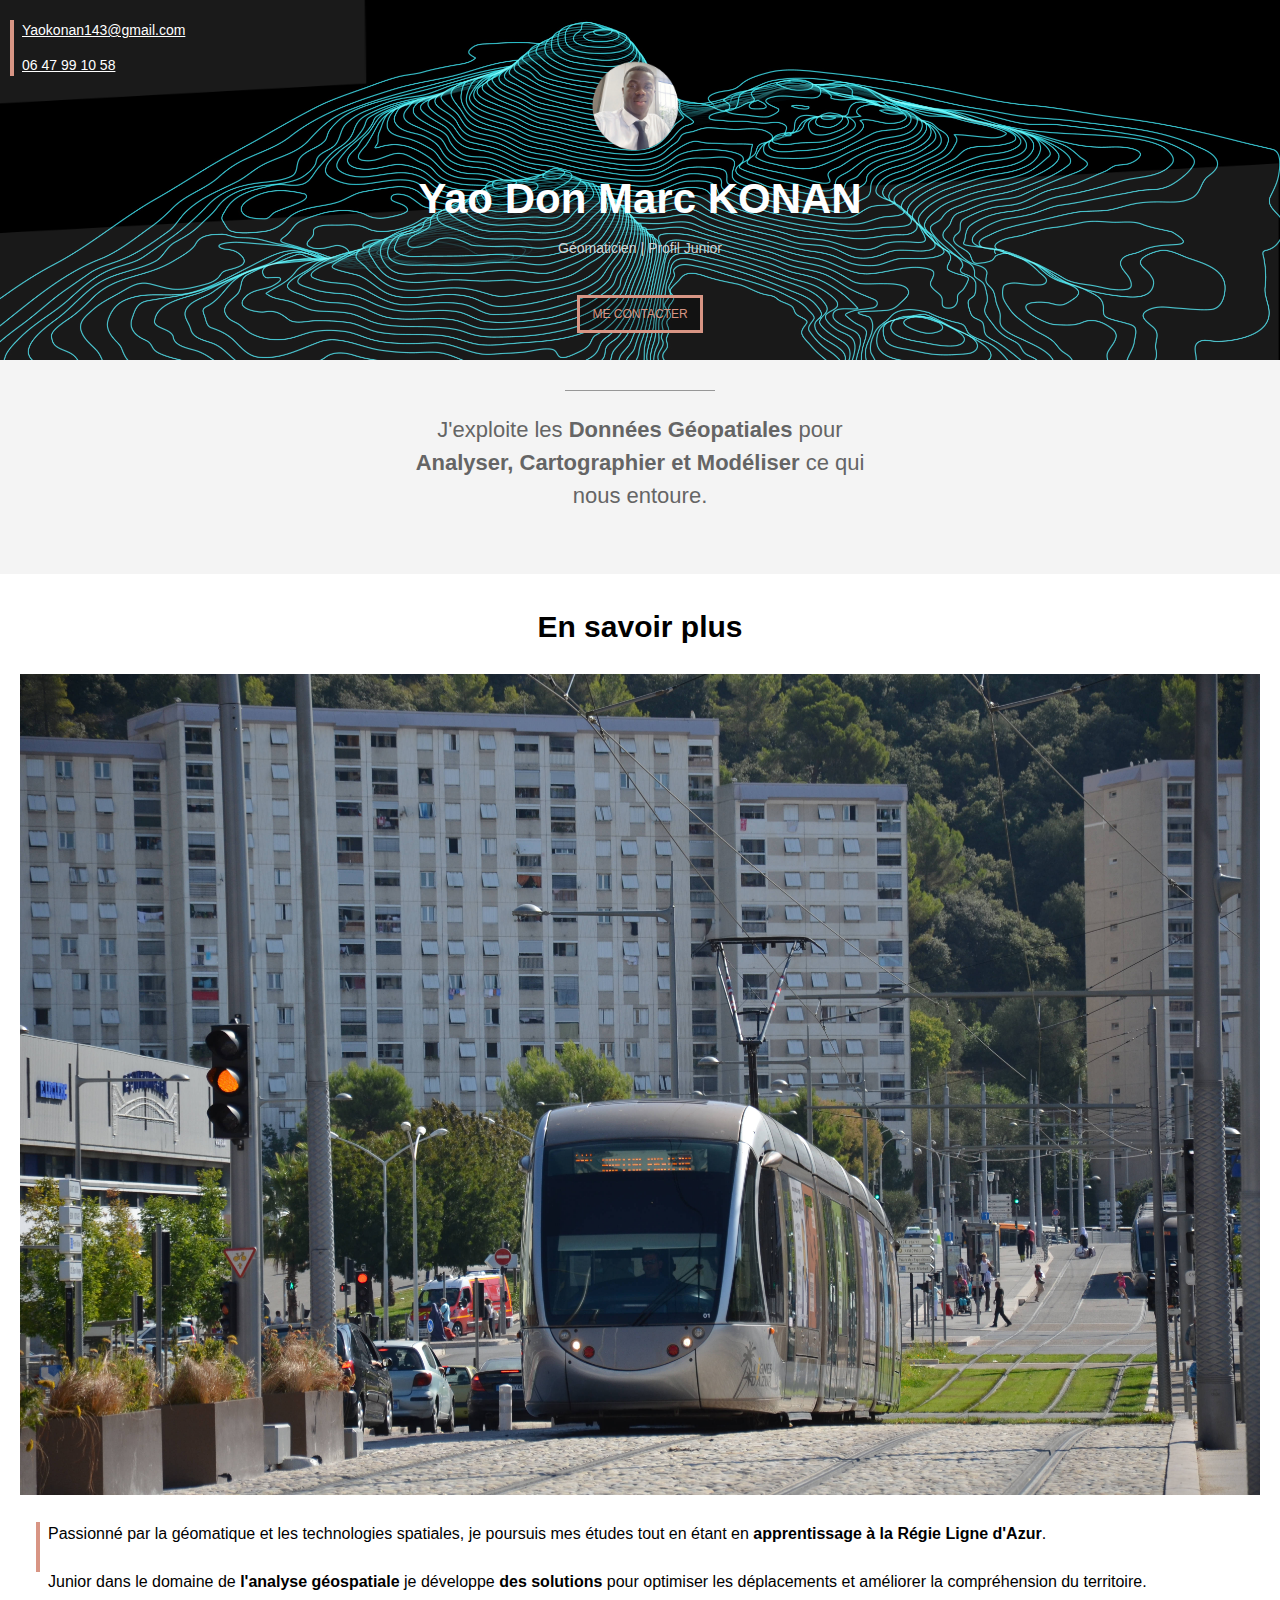
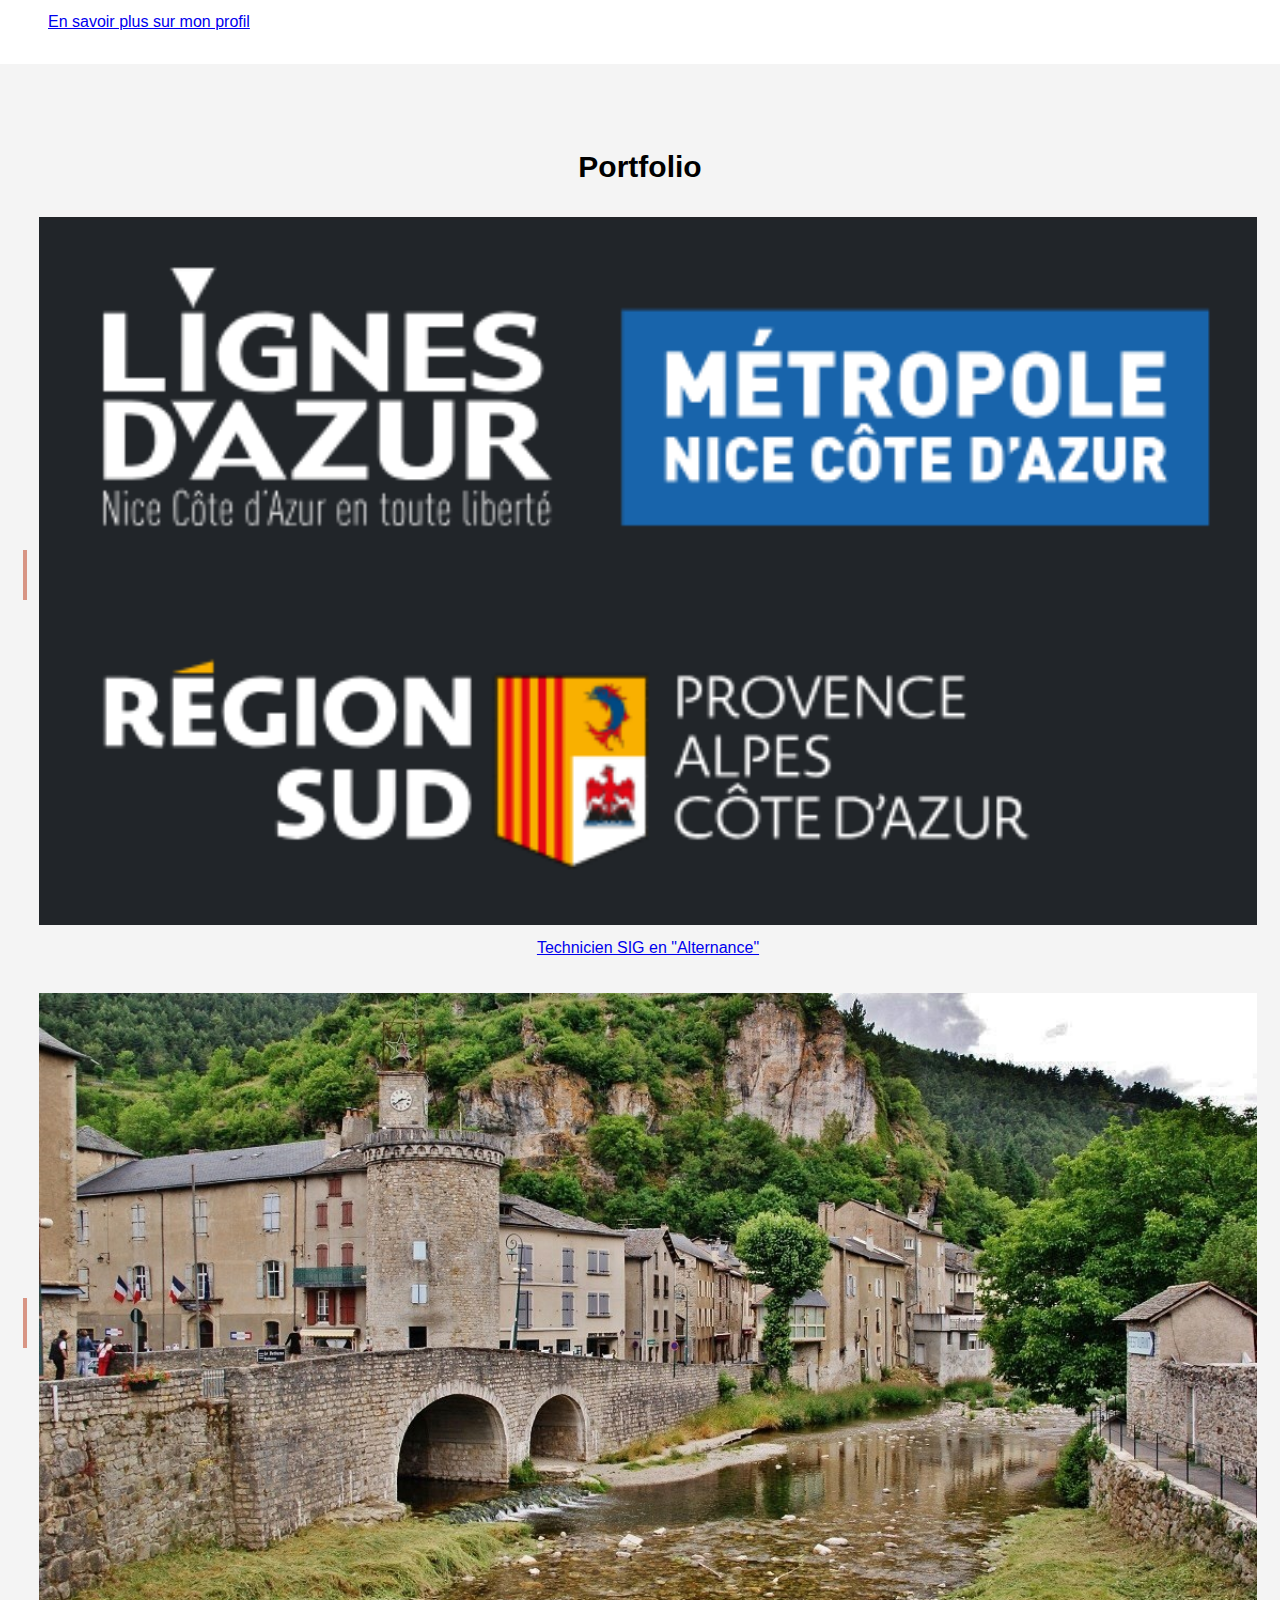
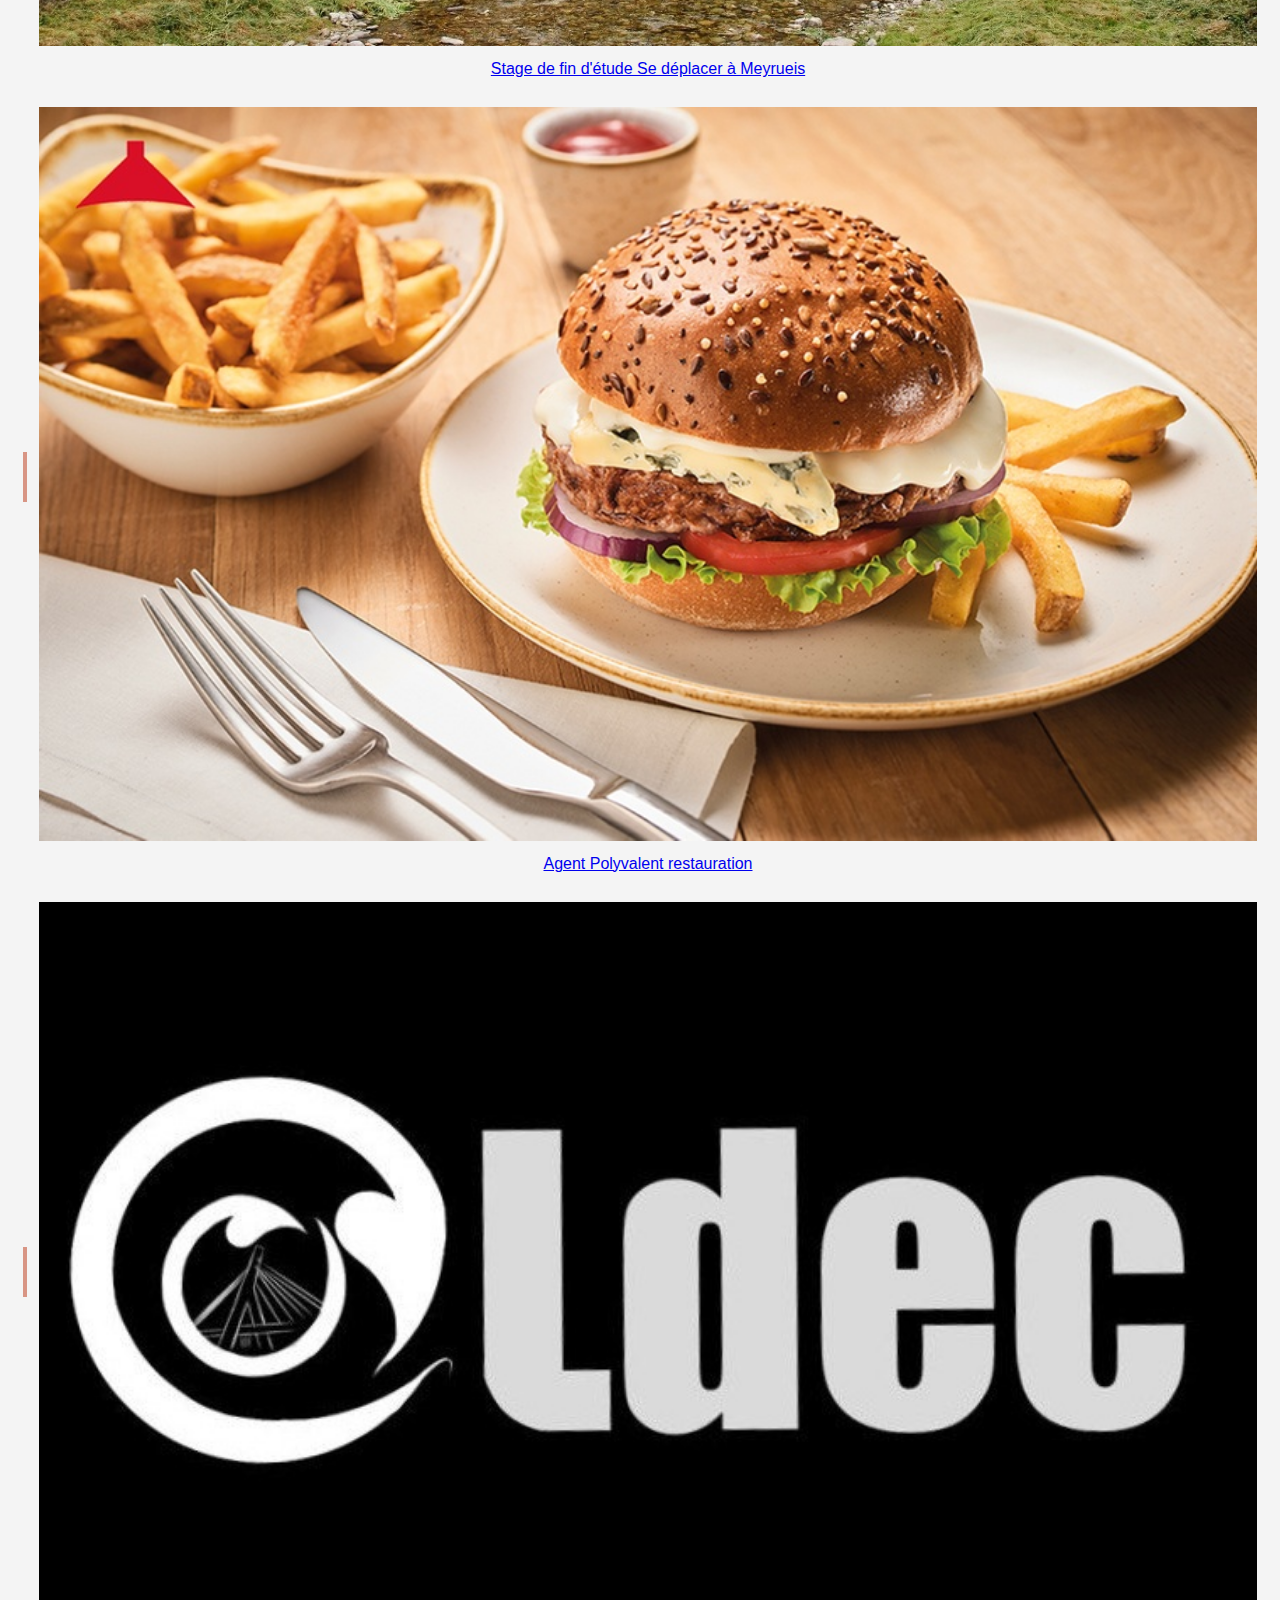
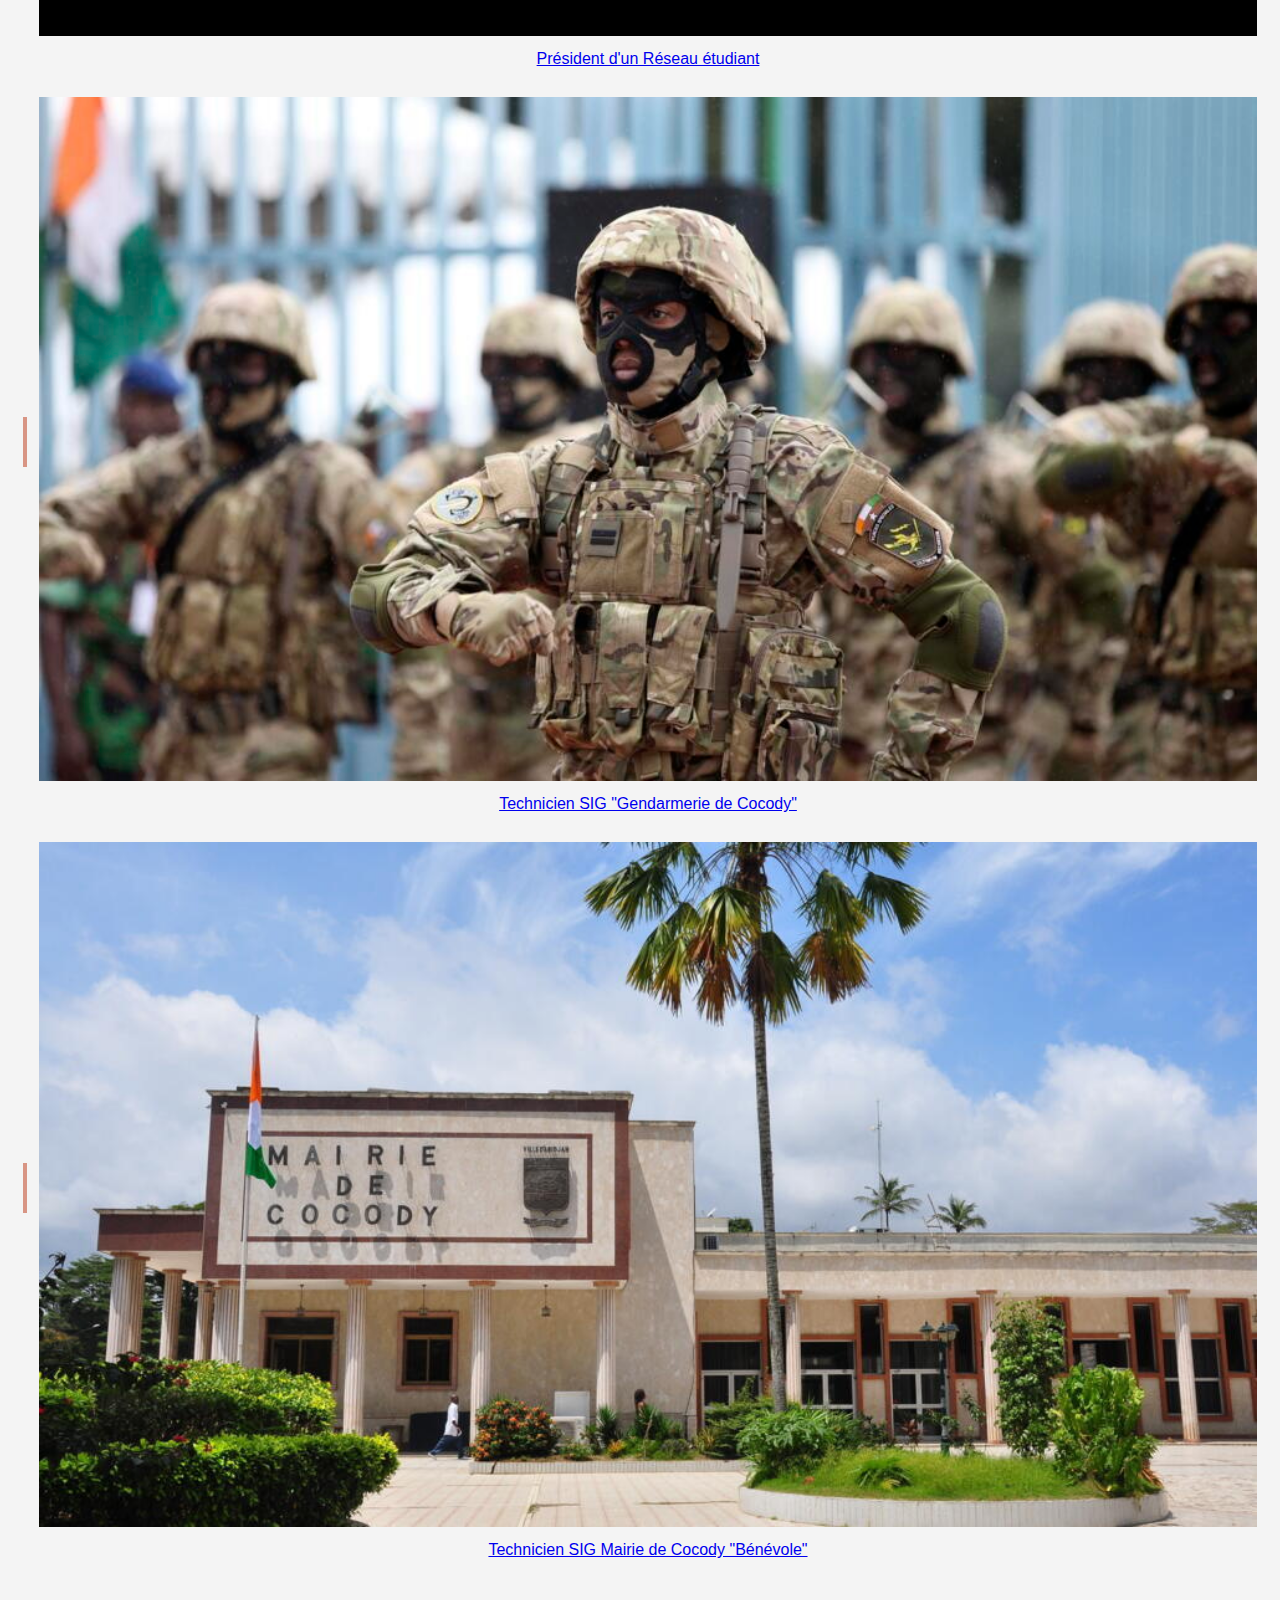
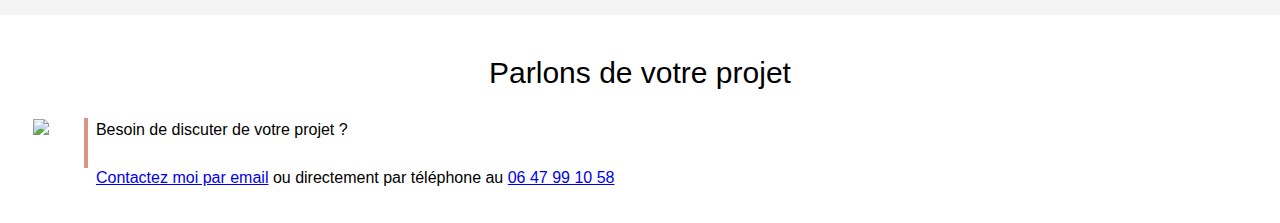
==== index.html @ 669e353a "Add files via upload" ====
<!DOCTYPE html>
<html lang="fr">
<head>
    <meta charset="UTF-8">
    <meta name="viewport" content="width=device-width, initial-scale=1.0">
    <title>Yao Don Marc KONAN</title>
    <link rel="stylesheet" href="style.css">
</head>
<body>
    <!-- COUVERTURE -->
    <div class="cover">
        <img class="cover-profile" src="ma photo.png"/>
        <h1>Yao Don Marc KONAN</h1>
        <p>Géomaticien | Profil Junior</p>
        
        <div style="text-align: center;">
            <a class="contact-button" href="mailto:mon_email@gmail.com?subject=Contact%20depuis%20jonathanroux.com">ME CONTACTER</a>
        </div>
        <div class="cover-contact">
            <p><a href="mailto:Yaokonan143@gmail.com?subject=Contact%20depuis%20jonathanroux.com">Yaokonan143@gmail.com</a></p>
            <p><a href="tel:+33647991058"> 06 47 99 10 58</a></p>
        </div>
    </div>

    <!-- SECTION GRISE 1 -->
    <div class="section section-grise1">
        <div class="separateur"></div>
        <p>J'exploite les <b>Données Géopatiales</b> pour  <b>Analyser, Cartographier et Modéliser</b> ce qui nous entoure.</p>
    </div>

    <!-- SECTION BLANCHE -->
    <div class="section">
        <h2>En savoir plus</h2>
        <img src="Tram 3.jpg" class="col-contenu"/>
        <div class="col-contenu float-right" style="padding-left: 16px;">
            <div class="texte-avec-ligne-verticale">
                <p>Passionné par la géomatique et les technologies spatiales, je poursuis mes études tout en étant en <b> apprentissage à la Régie Ligne d'Azur</b>.<br><br>
                    Junior dans le domaine de <b>l'analyse géospatiale</b> je développe <b>des solutions</b> pour optimiser les déplacements et améliorer la compréhension du territoire.</p>
                <a href="https://www.linkedin.com/in/yao-don-marc-konan" target="_blank">En savoir plus sur mon profil</a>
            </div>
        </div>
        
    </div>

    <!-- SECTION GRISE 2 (RLA) -->
    <div class="section section-grise2">
        <h2>Portfolio</h2>
        <table class="col-portfolio" style="display:inline-block">
            <tr>
                <td><div class="barre-verticale"></div></td>
                <td style="width: 100%;"><a href="portfolio-RLA.html"><img style="width:100%" src="logo R.png"></a></td>
            </tr>
            <tr>
                <td></td>
                <td align="center"><a href="portfolio-RLA.html"> Technicien SIG en "Alternance" </a></td>
            </tr>
        </table>
    <!-- SECTION GRISE 3 (Meyrueis) -->
        <table  class="col-portfolio float-right"style="display:inline-block">
            <tr>
                <td><div class="barre-verticale"></div></td>
                <td style="width: 100%;"><a href="portfolio-stage-cevenes.html"><img style="width:100%" src="meyrueis.jpg"></a></td>
            </tr>
            <tr>
                <td></td>
                <td align="center"><a href="portfolio-stage-cevenes.html">Stage de fin d'étude Se déplacer à Meyrueis</a></td>
            </tr>
        </table>
   <!-- LES AUTRES SECTION (Agent polyvalent de restauration COURTEPAILLE)-->
        <table  class="col-portfolio float-right"style="display:inline-block">
            <tr>
                <td><div class="barre-verticale"></div></td>
                <td style="width: 100%;"><a href="agent-de-restauration.html"><img style="width:100%" src="courtepaille.jpg"></a></td>
            </tr>
            <tr>
                <td></td>
                <td align="center"><a href="portfolio-RLA.html">Agent Polyvalent restauration</a></td>
            </tr>
        </table>
<!-- SECTION BLANCHE (Président OLDEC)-->
        <table  class="col-portfolio float-right"style="display:inline-block">
            <tr>
                <td><div class="barre-verticale"></div></td>
                <td style="width: 100%;"><a href="oldec.html"><img style="width:100%" src="oldec.jpg"></a></td>
            </tr>
            <tr>
                <td></td>
                <td align="center"><a href="portfolio-RLA.html">Président d'un Réseau étudiant</a></td>
            </tr>
        </table>

   <!-- SECTION BLANCHE (Stage gendarmerie cocody)-->
        <table  class="col-portfolio float-right"style="display:inline-block">
            <tr>
                <td><div class="barre-verticale"></div></td>
                <td style="width: 100%;"><a href="satge-gendarmerie.html"><img style="width:100%" src="force speciale.jpg"></a></td>
            </tr>
            <tr>
                <td></td>
                <td align="center"><a href="portfolio-RLA.html">Technicien SIG "Gendarmerie de Cocody"</a></td>
            </tr>
       </table>
  <!-- SECTION BLANCHE (Mairie cocody)-->
        <table  class="col-portfolio float-right"style="display:inline-block">
            <tr>
                <td><div class="barre-verticale"></div></td>
                <td style="width: 100%;"><a href="stage-marie-de-cocody.html"><img style="width:100%" src="Mairie_de_Cocody.jpg"></a></td>
            </tr>
            <tr>
                <td></td>
                <td align="center"><a href="portfolio-RLA.html">Technicien SIG Mairie de Cocody "Bénévole"</a></td>
            </tr>
        </table>


    </div>

    <!-- SECTION BLANCHE -->
    <div class="section">
        <div class="frame">
            <p class="frame-title">Parlons de votre projet</p>
            <table style="width: 100%">
                <tr>
                    <td valign="top" align="center"><img src="Moi1-Photoroom.jpg"></td>
                    <td>
                        <div class="texte-avec-ligne-verticale"
                        style="margin-left: 20px">
                            <p>
                                Besoin de discuter de votre projet ?
                                <br><br>
                                <a href="mailto:mon_email@gmail.com?subject=Contact%20depuis%20jonathanroux.com">Contactez moi par email</a> ou directement
                                par téléphone au <a href="tel:+33612345678">06 47 99 10 58</a>

                            </p>
                        </div>
                    </td>
                </tr>
            </table>

        </div>
    </div>
</body>
</html>
---- style.css ----
* {
    box-sizing: border-box;
}


:root {
    --color1: #D89584;
    --color2: #F4F4F4;
}

body {
    margin: 0;
    font-family: Arial;
    line-height: 1.5;
}

iframe{
    width: 100px;
    border:none;
    height: 350px;
}

div.cover {
    background: url(cover_overlay.png) no-repeat center/100% 100%,url(Fond1.jpg) no-repeat center/cover;
    height: 360px;
    position: relative;
}

img.cover-profile {
    height: 100px;
    position: relative;
    left: 50%;
    margin-left: -50px;
    margin-top: 50px;
}

h1 {
    color: white;
    text-align: center;
    font-size: 42px;
    margin-top: 10px;
    margin-bottom: 0px;
}

div.cover p {
    color: lightgray;
    text-align: center;
    margin-top: 8px;
    font-size: 14px;
}

div.cover-contact {
    /* background-color: #FF000080; */
    position: absolute;
    top: 20px;
    left: 10px;
    border-left: 4px solid var(--color1);
    padding-left: 8px;
}

div.cover-contact p {
    text-align: left;
    margin-top: 0px;
    margin-bottom: 0px;
}

div.cover-contact p:first-child {
    margin-bottom: 14px;
}

div.cover-contact * {
    color: white;
    font-size: 14px;
}

a.contact-button {
    color: var(--color1);
    border: 3px solid var(--color1);
    padding: 8px 20px;
    text-decoration: none;
    background-color: #00000040;
    display: inline-block;
    margin-top: 18px;
    font-size: 14px;
}

a.contact-button-portfolio{
    right: 8px;
}

a.contact-button:hover {
    color: white;
    border: 3px solid white;
}

.section {
    padding-left: 40px;
    padding-right: 40px;
    padding-top: 30px;
    padding-bottom: 30px;
    overflow: auto;
}

div.section-grise1 {
    background: url(triangle2white.svg) no-repeat center bottom -1px/100%;
    background-color: var(--color2);
    padding-bottom: 70px;
}

div.section-grise2 {
    background: url(triangle1white.svg) no-repeat center top/100%;
    background-color: var(--color2);
    padding-top: 80px;
}

h2 {
    text-align: center;
    font-size: 34px;
    margin-top: 0px;
}

div.separateur {
    background-color: #979797;
    height: 1px;
    width: 150px;
    position: relative;
    left: 50%;
    margin-left: -75px;
}

div.section-grise1 p {
    font-size: 22px;
    color: #656565;
    text-align: center;
    max-width: 450px;
    margin-left: auto;
    margin-right: auto;
}

img.col-contenu {
    width: 40%;
}

div.col-contenu {
    width: 60%;
    padding-left: 16px;
}

.float-right {
    float: right;
}

div.texte-avec-ligne-verticale {
    border-left: 4px solid var(--color1);
    padding-left: 8px;
    height: 50px;
    display: inline-block;
}

div.texte-avec-ligne-verticale p {
    margin-top: 0;
}
/* la petite barre juste à côté de l'image */
div.barre-verticale {
    height: 50px;
    width: 4px;
    background-color: var(--color1);
    margin-right: 8px;
}
/* Dimension des images du portfolio */
.col-portfolio {
    width: 47%;

}

div.frame {
    margin: 30px 50px;
    padding: 20px 30px;
    background-color: white;
    box-shadow: 0px 0px 8px 8px rgba(0, 0, 0, 0.1);

}

p.frame-title {
    font-size: 30px;
    margin-top: 5px;
    margin-bottom: 20px;
    text-align: center;
}
div.frame img{
    width: 100px;
}


/* PORTFOLIO RLA */

.portfolio-header {
    height: 90px;
    background: url(cover.jpg) no-repeat center/cover;
    position: relative;

}

.portfolio-header-tittle{
    font-size: 26px;
    font-weight: bold;
    color: white;
    padding: 4px;
    padding-left: 8px;
    
}

h1.portfolio{
    font-size: 46;
    color: black;
    font-weight: normal;
    line-height: 1;
    padding-top: 10px;
}

h2.portfolio{
    font-size: 26;
    color: black;
    font-weight: normal;
    
}

a.portfolio-back{
    color: var(--color1);
    margin-left: -10px;
}
/* Dimension de la carte rla à mettre */
img.portfolio-rla{
    width: 120%;
    max-width: 550px;
}

.display-mobile{
    display: none;  
  }

/* Responsive desgn */

@media only screen and (max-width:768px) {
    img.cover-profile {
        height: 90px;
        margin-top: 75px;
    }
    
    h1 {

        font-size: 38px;
        margin-top: 6px;
        margin-bottom: 0px;
    }
    
    div.cover p {
        margin-top: 2px;
        font-size: 13px;
    }

}

.section {
    padding-left: 20px;
    padding-right: 20px;
}

div.section-grise1 {
    padding-bottom: 40px;
}

h2 {
    font-size: 30px;
}

img.col-contenu {
    width: 100%;
}

div.col-contenu {
    width: 100%;
    padding-left: 0px;
    margin-top: 20px;
}


.col-portfolio {
    width: 100%;
    margin-bottom: 20px;

}

div.frame {
    margin: 0px 0px;
    padding: 0px 0px;
    box-shadow:none;

}

div.frame img{
    width: 70px;
}

iframe{
    height: 250px;
}

/*portfolio mobile*/

.portfolio-header-tittle{
    font-size: 16px;
    padding: 10px;
    padding-left: 4px; 
}

a.contact-button {
    padding: 7px 12px;
    margin-top: 22px;
    font-size: 12px;
}

h1.portfolio{
    font-size: 40px;
}

h2.portfolio{
    font-size: 22px;
}
img.portfolio-rla{
    width: 100%;
}

.display-mobile{
  display: block;  
}
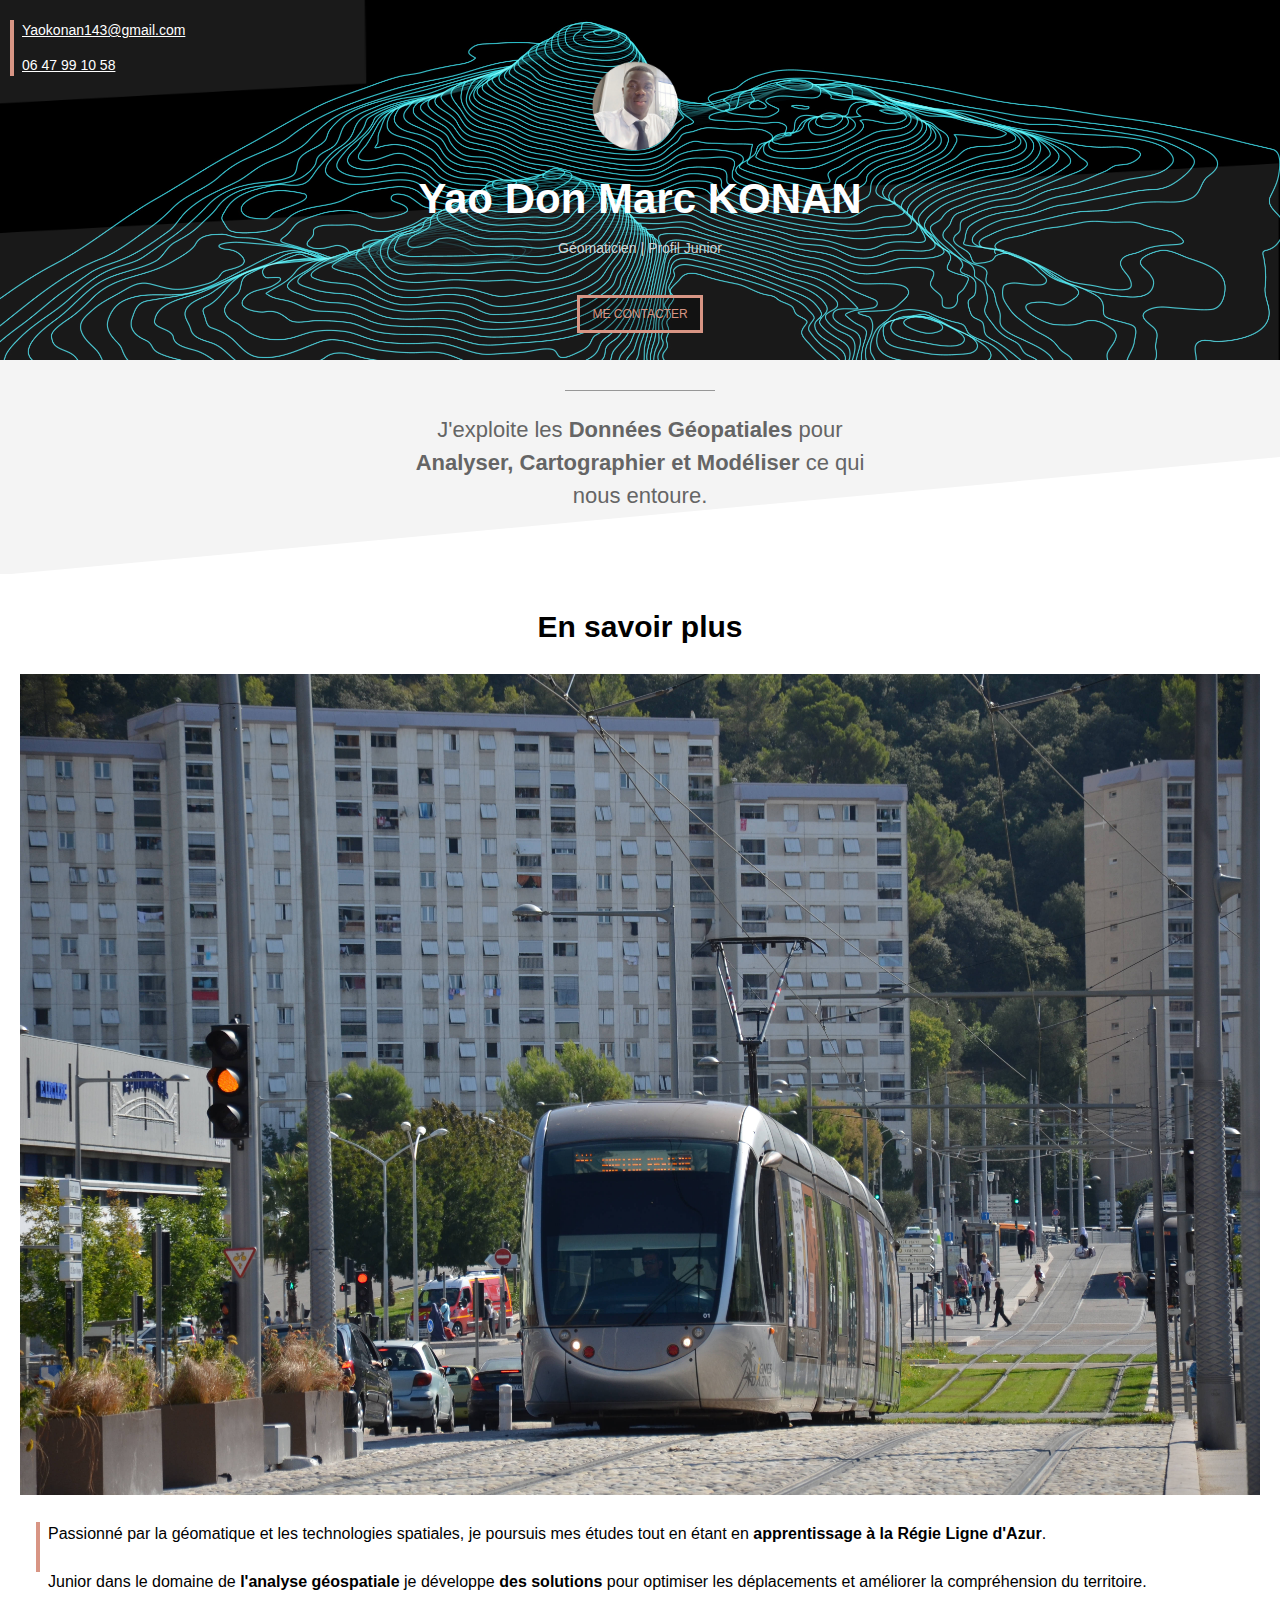
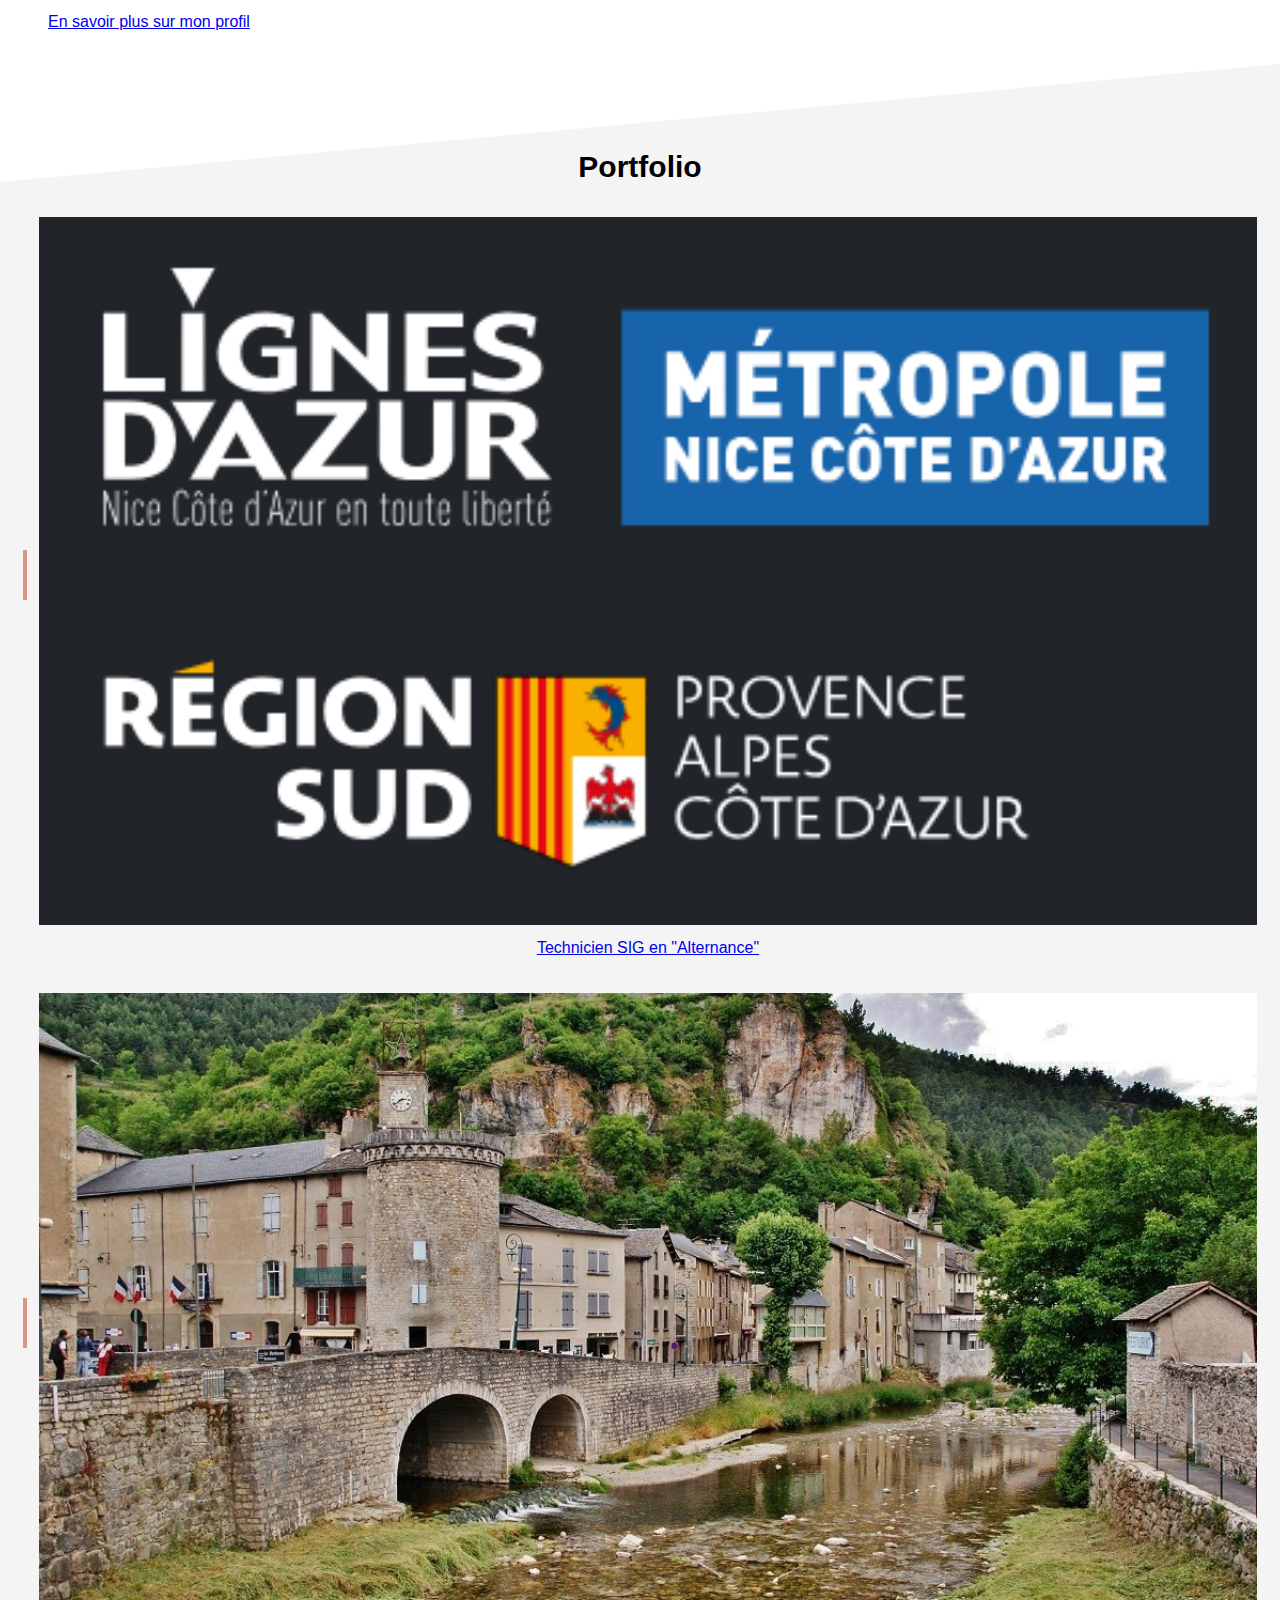
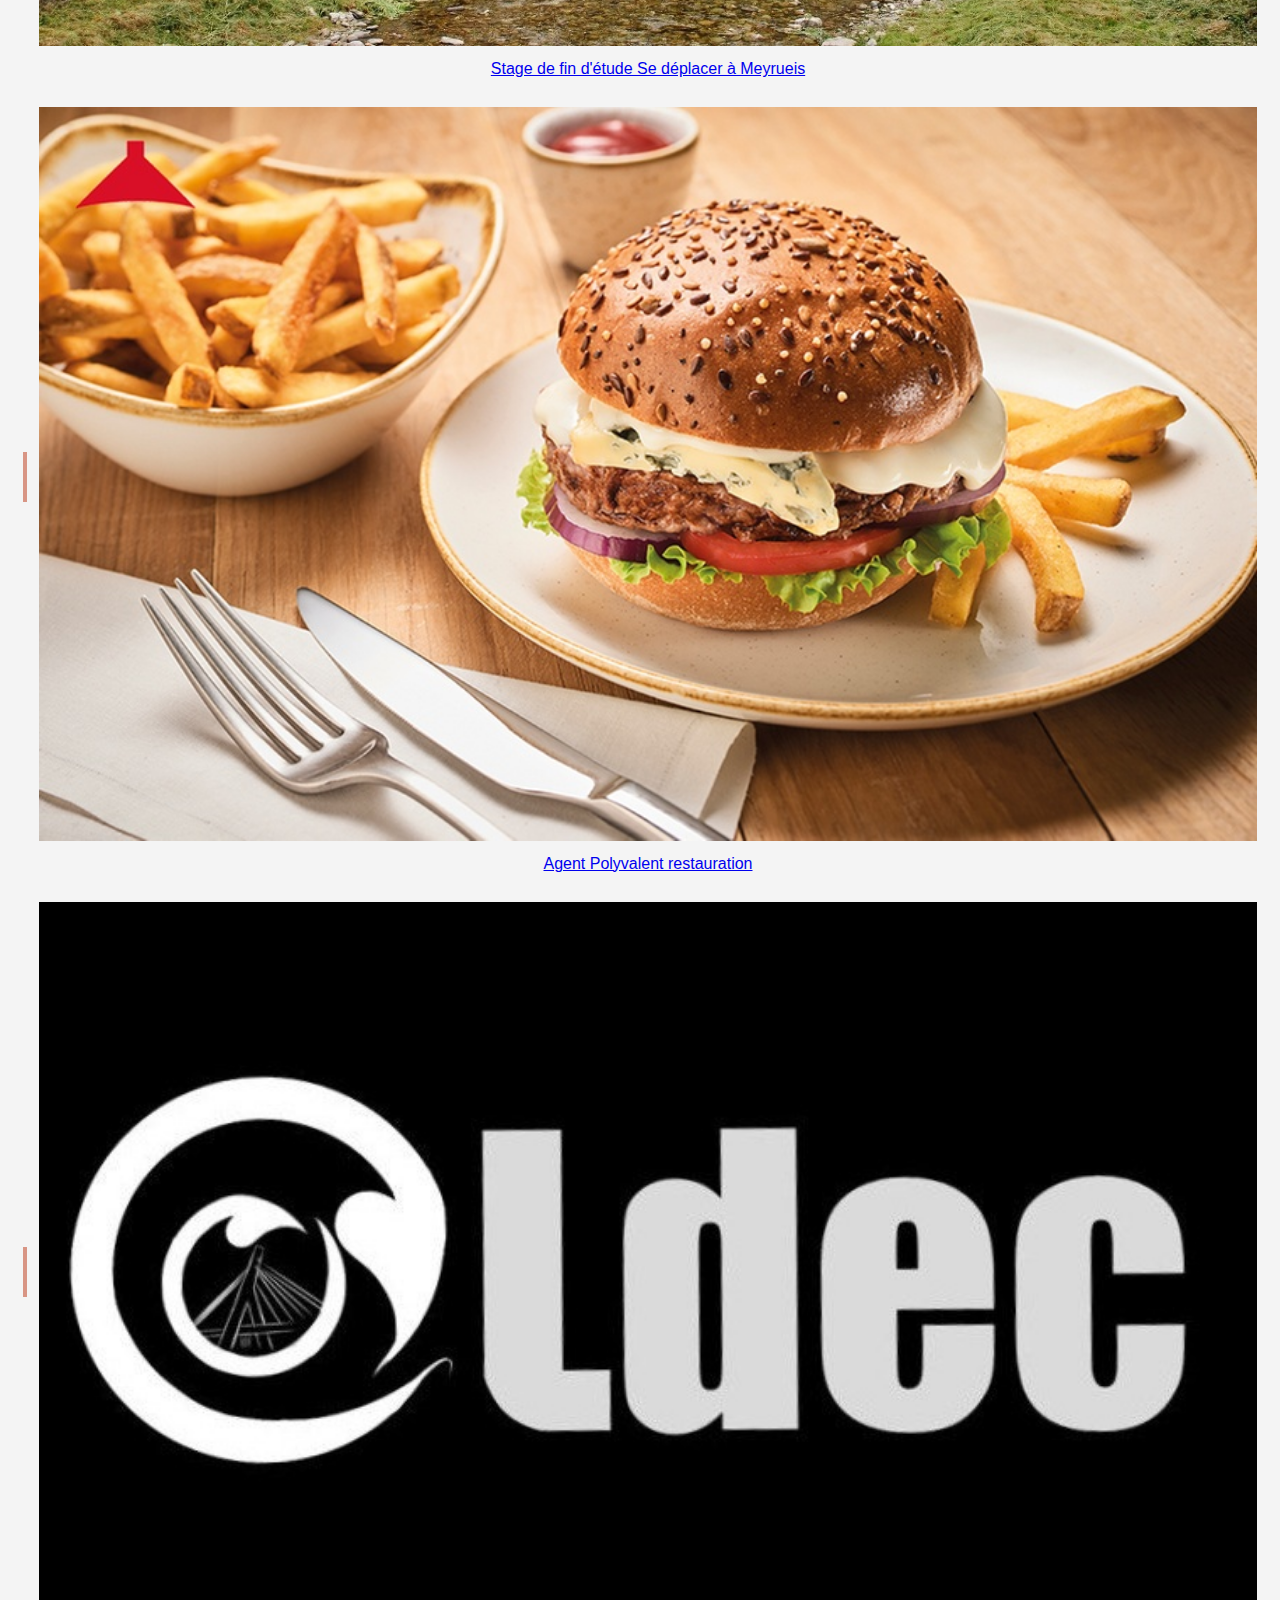
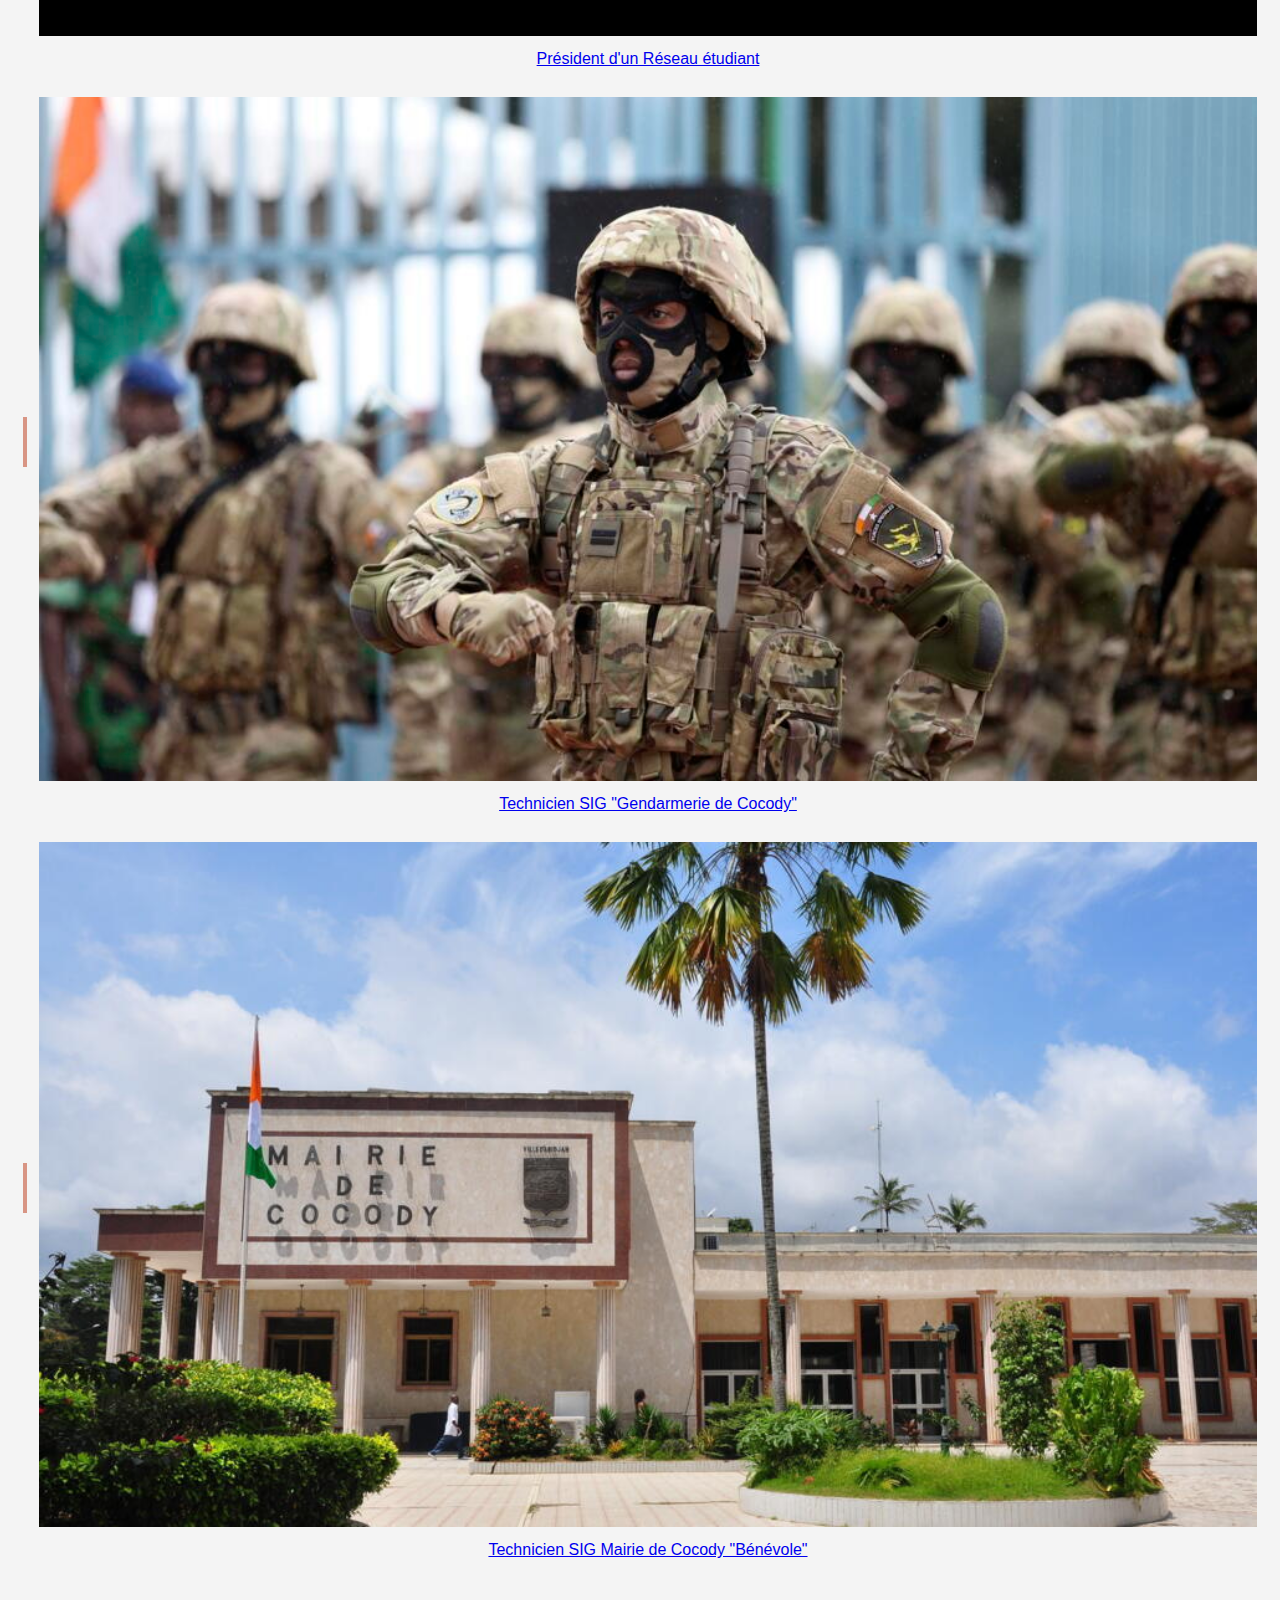
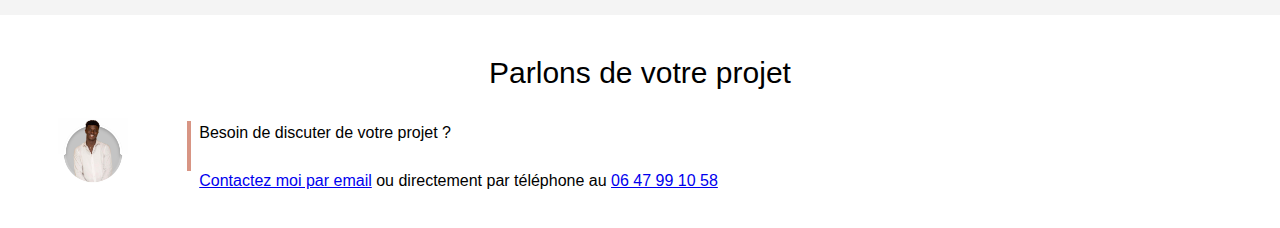
==== commit 7b6789d4: "Add files via upload" ====
--- a/index.html
+++ b/index.html
@@ -74,7 +74,7 @@
             </tr>
             <tr>
                 <td></td>
-                <td align="center"><a href="portfolio-RLA.html">Agent Polyvalent restauration</a></td>
+                <td align="center"><a href="agent-de-restauration.html">Agent Polyvalent restauration</a></td>
             </tr>
         </table>
 <!-- SECTION BLANCHE (Président OLDEC)-->
@@ -85,7 +85,7 @@
             </tr>
             <tr>
                 <td></td>
-                <td align="center"><a href="portfolio-RLA.html">Président d'un Réseau étudiant</a></td>
+                <td align="center"><a href="oldec.html">Président d'un Réseau étudiant</a></td>
             </tr>
         </table>
 
@@ -97,7 +97,7 @@
             </tr>
             <tr>
                 <td></td>
-                <td align="center"><a href="portfolio-RLA.html">Technicien SIG "Gendarmerie de Cocody"</a></td>
+                <td align="center"><a href="satge-gendarmerie.html">Technicien SIG "Gendarmerie de Cocody"</a></td>
             </tr>
        </table>
   <!-- SECTION BLANCHE (Mairie cocody)-->
@@ -108,7 +108,7 @@
             </tr>
             <tr>
                 <td></td>
-                <td align="center"><a href="portfolio-RLA.html">Technicien SIG Mairie de Cocody "Bénévole"</a></td>
+                <td align="center"><a href="stage-marie-de-cocody.html">Technicien SIG Mairie de Cocody "Bénévole"</a></td>
             </tr>
         </table>
 
